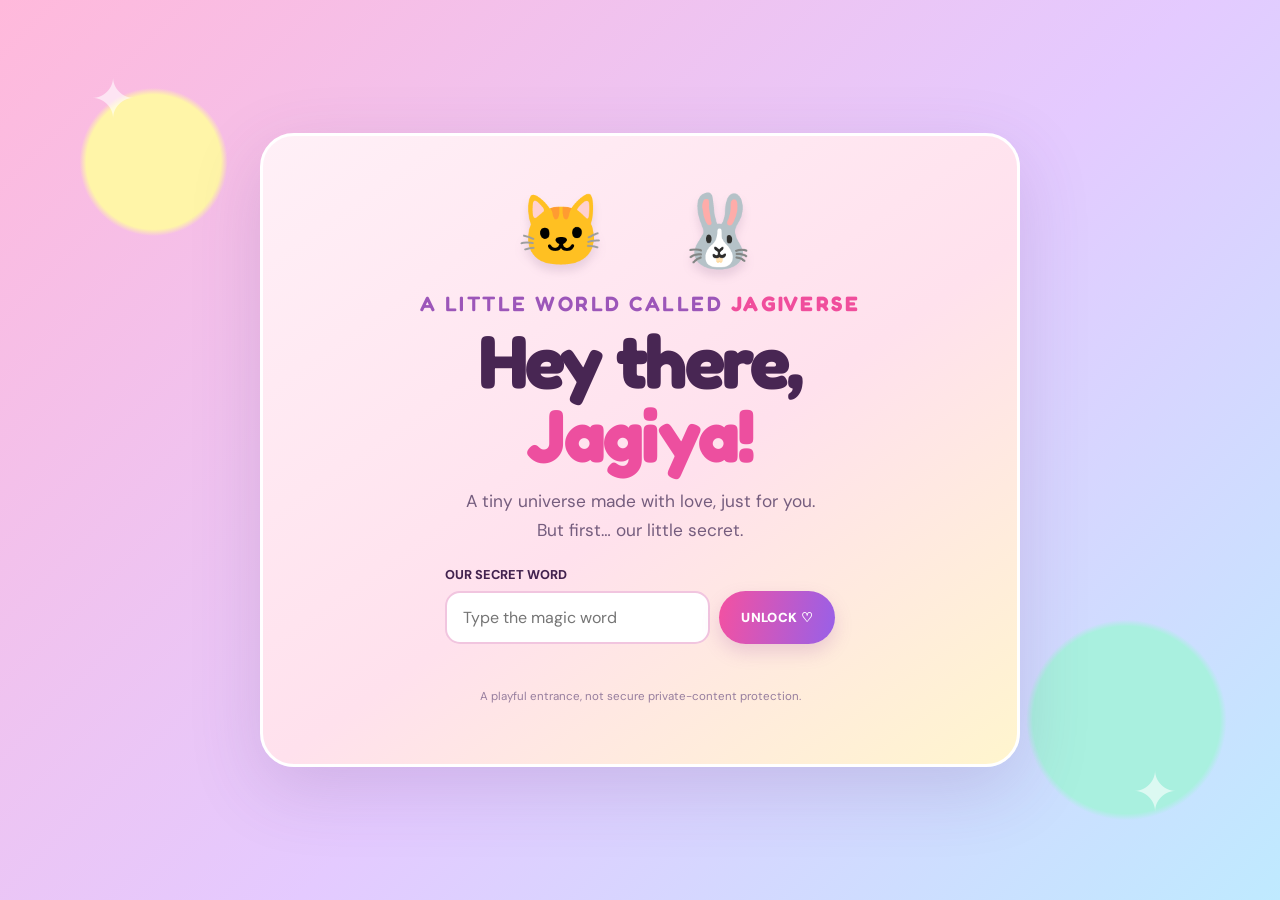
==== index.html @ f8e4657a "Add files via upload" ====
<!doctype html>
<html lang="en">
<head>
<meta charset="utf-8"><meta name="viewport" content="width=device-width,initial-scale=1"><meta name="theme-color" content="#ff72b6">
<title>JAGIVERSE ♡ for Jagiya</title>
<style>
@import url('https://fonts.googleapis.com/css2?family=DM+Sans:wght@400;500;600;700;800;900&family=Fredoka:wght@400;500;600;700&family=Pacifico&display=swap');
:root{--ink:#43234f;--pink:#ff62ad;--purple:#9664ed;--yellow:#ffd85e;--mint:#69d9bd;--blue:#69c8f3;--paper:#fffaff}
*{box-sizing:border-box}html,body{margin:0;width:100%;height:100%;overflow:hidden}body{font-family:'DM Sans',sans-serif;color:var(--ink);background:linear-gradient(130deg,#ffd6e9,#f0ddff 48%,#d9f4ff)}button,input{font:inherit}button{cursor:pointer;border:0}
#app{position:relative;width:100%;height:100dvh;overflow:hidden}.scene{position:absolute;inset:0;display:none!important;align-items:center;justify-content:center;padding:clamp(14px,3vw,34px);overflow:hidden}.scene.active{display:flex!important;animation:appear .42s ease both}@keyframes appear{from{opacity:0;transform:scale(.985)}to{opacity:1;transform:scale(1)}}
.scene:before,.scene:after{content:'✦';position:absolute;color:#fff9;font-size:clamp(25px,5vw,55px);pointer-events:none}.scene:before{top:7%;left:7%}.scene:after{bottom:8%;right:8%}
.panel{position:relative;z-index:1;width:min(760px,100%);max-height:calc(100dvh - 34px);overflow:hidden;text-align:center;padding:clamp(22px,4vw,48px);border:3px solid #fff;border-radius:34px;background:#fffdf2ed;box-shadow:0 22px 70px #653b7b2b}
.panel.pink{background:linear-gradient(145deg,#fff0f7,#ffe1ed 55%,#fff5ce)}.panel.lilac{background:linear-gradient(145deg,#fff,#eee2ff 65%,#e3f4ff)}.panel.yellow{background:linear-gradient(145deg,#fff8d9,#ffe8c9 55%,#ffe1ef)}.panel.mint{background:linear-gradient(145deg,#f1fff9,#d9f8ee 55%,#e1efff)}
.brand{font:600 clamp(1rem,2vw,1.3rem) 'Fredoka';letter-spacing:.12em;color:#9c56b9}.brand b{color:#f04e9c}.mascots{font-size:clamp(2.6rem,6vw,4.4rem);margin:0 0 12px;filter:drop-shadow(0 7px 4px #5c376b22)}.kicker{font-size:.7rem;letter-spacing:.2em;text-transform:uppercase;font-weight:900;color:#a14eb6;margin:0 0 12px}.headline{font:700 clamp(2.2rem,6.5vw,4.7rem)/.98 'Fredoka';letter-spacing:-.035em;margin:8px 0 16px;color:#482653}.headline em{font-style:normal;color:#ed4f9f}.headline .purple{color:#9160dd}.copy{font-size:clamp(.92rem,1.6vw,1.08rem);line-height:1.65;color:#755d7e;max-width:570px;margin:12px auto 22px}.tiny{font-size:.72rem;color:#977e9e;margin-top:17px}.field-label{display:block;text-align:left;font-size:.8rem;font-weight:800;margin:18px auto 8px;max-width:390px}.entry{display:flex;gap:9px;max-width:390px;margin:auto}.entry input{min-width:0;flex:1;border:2px solid #f1c5df;background:white;border-radius:15px;padding:14px 16px;outline:none}.entry input:focus{border-color:#a36be8}.btn{border-radius:999px;padding:14px 22px;font-weight:900;font-size:.82rem;letter-spacing:.025em;color:white;background:linear-gradient(100deg,#f451a1,#9860e8);box-shadow:0 8px 18px #a04d9d35;transition:.18s}.btn:hover{transform:translateY(-2px) scale(1.02)}.btn.alt{background:linear-gradient(100deg,#ff9d43,#f25c9e)}.btn.soft{background:#fff;color:#8d50b5;border:2px solid #ead6ff;box-shadow:none}.actions{display:flex;justify-content:center;gap:10px;flex-wrap:wrap;margin-top:22px}.error{color:#d63f76;font-weight:800;font-size:.8rem;min-height:18px;margin:10px 0 0}
.gate-scene{background:radial-gradient(circle at 12% 18%,#fff5a8 0 5%,transparent 5.5%),radial-gradient(circle at 88% 80%,#a9f0df 0 7%,transparent 7.5%),linear-gradient(135deg,#ffb9db,#e4caff 55%,#bfeaff)}.welcome-scene{background:radial-gradient(circle at 15% 80%,#ffda7d 0 8%,transparent 8.5%),linear-gradient(135deg,#ffd4eb,#e9d8ff 55%,#c8edff)}.birthday-scene{background:radial-gradient(circle at 50% 0,#fff0a8,transparent 40%),linear-gradient(135deg,#ffb5d8,#f4d9ff 50%,#c8f2ed)}.memory-scene{background:linear-gradient(135deg,#d4f5e8,#fff0bd 50%,#ffd5e9)}.home-scene{background:linear-gradient(135deg,#ffc9e3,#e3d4ff 48%,#c8edff)}.feature-scene{background:linear-gradient(135deg,#ffe0ef,#e7dcff 52%,#d7f5eb)}
.cake{font-size:clamp(4rem,10vw,6.4rem);line-height:1.15;filter:drop-shadow(0 9px 5px #6b3d6a20);animation:bob 2s ease-in-out infinite}@keyframes bob{50%{transform:translateY(-8px)}}.birthday-note{font:500 clamp(1rem,2vw,1.25rem)/1.7 'DM Sans';color:#70536f;max-width:590px;margin:10px auto}.signature{font:1.45rem 'Pacifico';color:#b24c9c;margin:16px 0}.memory-cards{display:grid;grid-template-columns:repeat(3,1fr);gap:10px;margin:22px auto;max-width:560px}.memory-card{padding:17px 8px;border:2px solid white;border-radius:20px;background:#ffe0ef;box-shadow:0 8px 18px #73447a18}.memory-card:nth-child(2){background:#fff0b9}.memory-card:nth-child(3){background:#d9f5e9}.memory-card span{display:block;font-size:2rem}.memory-card b{display:block;font:700 .85rem 'Fredoka';margin-top:6px}.memory-card small{display:block;font-size:.68rem;color:#826a88;margin-top:4px}
.home-panel{width:min(900px,100%);padding:clamp(18px,3vw,30px)}.home-top{display:flex;justify-content:space-between;align-items:center;margin-bottom:12px}.home-top .brand{font-size:1.2rem}.hello{background:white;border-radius:999px;padding:9px 14px;font-size:.72rem;font-weight:900;color:#a04c9f}.home-title{font:700 clamp(2rem,5vw,3.3rem) 'Fredoka';margin:8px 0;color:#4a2858}.home-title span{color:#e94d9c}.door-grid{display:grid;grid-template-columns:repeat(3,1fr);gap:12px;margin-top:22px}.door{min-height:128px;padding:15px 9px;border:2px solid white;border-radius:22px;color:#512c5e;box-shadow:0 9px 20px #75458a1b;transition:.18s}.door:hover{transform:translateY(-4px) rotate(-1deg)}.door span{display:block;font-size:2.2rem;margin-bottom:5px}.door b{display:block;font:700 .83rem 'Fredoka'}.door small{display:block;font-size:.68rem;color:#806b87;margin-top:4px}.door:nth-child(1){background:#ffd9eb}.door:nth-child(2){background:#e5d8ff}.door:nth-child(3){background:#ffedb7}.door:nth-child(4){background:#d6f5e8}.door:nth-child(5){background:#d5efff}.door:nth-child(6){background:#ffe0d0}
.back{position:absolute;top:17px;left:18px;border-radius:999px;background:#fff;color:#8955ae;padding:9px 14px;font-size:.72rem;font-weight:900;box-shadow:0 4px 12px #75458a14}.feature-panel{padding-top:52px}.choices{display:grid;grid-template-columns:repeat(3,1fr);gap:10px;margin:18px auto;max-width:580px}.choice{border:2px solid white;border-radius:18px;padding:13px 6px;background:#ffe0ee;color:#583360;font-size:1.8rem;box-shadow:0 7px 16px #75458a13}.choice:nth-child(3n+2){background:#fff0bd}.choice:nth-child(3n){background:#d9f5e9}.choice b{display:block;font:700 .78rem 'Fredoka';margin-top:5px}.message{background:white;border:2px dashed #e7b6dd;border-radius:18px;padding:16px;margin:15px auto;max-width:590px;color:#72587d;line-height:1.65;min-height:55px}.gift-row{display:flex;justify-content:center;gap:15px}.gift-row button{font-size:2.7rem;background:#ffe1ef;border:2px solid white;border-radius:18px;padding:10px 17px}.year-row{display:flex;gap:8px;justify-content:center;flex-wrap:wrap}.year-row button{background:#eee1ff;color:#8150b0;border-radius:999px;padding:10px 15px;font-weight:900}.year-row button.selected{background:#915cda;color:white}.photo-input{display:none}.photo-grid{display:flex;justify-content:center;gap:10px;flex-wrap:wrap;max-height:120px;overflow:hidden}.photo-grid img{width:90px;height:90px;object-fit:cover;border:6px solid white;box-shadow:0 5px 15px #54305c25;transform:rotate(-3deg)}.photo-grid img:nth-child(even){transform:rotate(4deg)}.footer-note{font:1rem 'Pacifico';color:#a15a9c;margin-top:17px}
#confetti{position:fixed;inset:0;pointer-events:none;z-index:20;overflow:hidden}.piece{position:absolute;top:-20px;width:9px;height:14px;animation:fall 2.8s linear forwards}@keyframes fall{to{transform:translateY(110vh) rotate(650deg);opacity:0}}

.journal{max-width:590px;margin:16px auto 0;background:#fff8fe;border:2px solid #fff;border-radius:22px;padding:14px;box-shadow:0 8px 20px #70437c12}.journal h3{font:700 1.1rem 'Fredoka';margin:3px 0 5px;color:#914a9e}.journal p{font-size:.78rem;color:#806b87;margin:5px}.journal textarea{display:block;width:100%;min-height:92px;resize:vertical;border:2px solid #f1c5df;border-radius:14px;padding:12px;font:inherit;color:#55345f;background:white;outline:none}.journal textarea:focus{border-color:#a36be8}.journal .actions{margin-top:10px}.year-select{display:block;width:min(300px,100%);margin:10px auto 16px;padding:13px 16px;border:2px solid white;border-radius:15px;background:#fff;color:#78469e;font:800 1rem 'DM Sans'}.year-card{max-width:620px;margin:0 auto;background:linear-gradient(145deg,#fff9d9,#ffe5f1 55%,#eee3ff);border:3px solid white;border-radius:24px;padding:18px;box-shadow:0 10px 25px #73447a18}.year-sparkle{font-size:1.35rem;color:#c06aa9}.year-card h2{font:700 1.45rem 'Fredoka';color:#633b7b}.year-card .message{max-height:34vh;overflow:auto;text-align:left;white-space:normal}.garland{position:relative;max-width:640px;margin:16px auto 24px;padding-top:18px}.garland-string{position:absolute;top:18px;left:4%;right:4%;height:30px;border-top:4px solid #c78ab9;border-radius:50%;transform:rotate(1deg)}.photo-grid{display:flex;justify-content:center;align-items:flex-start;gap:clamp(8px,2vw,18px);flex-wrap:wrap;max-height:38vh;overflow:auto;padding:18px 4px 8px}.photo-grid img,.hanging-placeholder{position:relative;width:clamp(86px,17vw,140px);height:clamp(116px,22vw,174px);object-fit:cover;border:7px solid white;border-bottom-width:18px;border-radius:4px;background:#fff3d4;box-shadow:0 8px 17px #54305c25;transform:rotate(-4deg);margin-top:12px}.photo-grid img:nth-child(even),.hanging-placeholder:nth-child(even){transform:rotate(4deg);margin-top:28px}.hanging-placeholder{display:flex;flex-direction:column;align-items:center;justify-content:center;padding:8px;color:#81517f;text-align:center}.hanging-placeholder span{font-size:2rem}.hanging-placeholder b{font:700 .72rem 'Fredoka';margin-top:8px}.hanging-placeholder small{font-size:.6rem;margin-top:5px;color:#a47c9d}
@media(max-width:620px){.panel{padding:24px 17px;border-radius:25px}.entry{flex-direction:column}.entry .btn{width:100%}.door-grid{grid-template-columns:repeat(2,1fr);gap:9px}.door{min-height:112px}.door:nth-child(6){grid-column:1/-1}.choices{grid-template-columns:repeat(2,1fr)}.memory-cards{gap:6px}.memory-card{padding:13px 4px}.memory-card b{font-size:.72rem}.home-panel{padding:17px 12px}.home-title{margin:4px}.home-top{margin-bottom:6px}}
@media(max-height:650px){.panel{padding-top:18px;padding-bottom:18px}.mascots{margin-bottom:5px}.headline{margin:5px 0 9px}.copy{margin:8px auto 13px}.cake{font-size:3.5rem}.memory-cards{margin:12px auto}.door{min-height:100px;padding:10px 6px}.door span{font-size:1.8rem}.feature-panel{padding-top:44px}}
</style>
</head>
<body>
<main id="app">
<section class="scene gate-scene active" id="gate"><div class="panel pink"><div class="mascots">🐱　🐰</div><div class="brand">A LITTLE WORLD CALLED <b>JAGIVERSE</b></div><h1 class="headline">Hey there,<br><em>Jagiya!</em></h1><p class="copy">A tiny universe made with love, just for you.<br>But first… our little secret.</p><form id="gateForm"><label class="field-label" for="password">OUR SECRET WORD</label><div class="entry"><input id="password" type="password" placeholder="Type the magic word" autocomplete="off" required><button class="btn" type="submit">UNLOCK ♡</button></div><p class="error" id="error"></p></form><p class="tiny">A playful entrance, not secure private-content protection.</p></div></section>
<section class="scene welcome-scene" id="welcome"><div class="panel lilac"><div class="mascots">🌈 ✨ 🦋</div><p class="kicker">ACCESS GRANTED · BESTIE DETECTED</p><h1 class="headline">YOU'RE IN,<br><em>JAGIYA!</em></h1><p class="copy">Okay, birthday girl. I made a little something for you. Ready to see it?</p><div class="actions"><button class="btn" data-go="birthday">OPEN YOUR BIRTHDAY SURPRISE 🎁</button></div></div></section>
<section class="scene birthday-scene" id="birthday"><div class="panel yellow"><p class="kicker">NOVEMBER 25 · YOUR DAY, YOUR MAGIC</p><h1 class="headline">HAPPY BIRTHDAY,<br><em>JAGIYA!</em></h1><div class="cake">🎂</div><p class="birthday-note">To my favourite human — three years ago, school gave me a friend, and somehow life gave me a whole little family in one person. I hope this year brings you soft days, loud laughter, brave dreams and all the love you deserve.</p><p class="signature">Forever your bestie ♡</p><div class="actions"><button class="btn alt" data-go="memories">I HAVE ANOTHER SURPRISE 💌</button></div></div></section>
<section class="scene memory-scene" id="memories"><div class="panel mint"><p class="kicker">THREE YEARS · A MILLION LITTLE MOMENTS</p><h1 class="headline">OUR STORY<br><em>ISN'T OVER.</em></h1><p class="copy">From school-day beginnings to all our chaos, laughter and memories. This is only the beginning of our scrapbook.</p><div class="memory-cards"><div class="memory-card"><span>🎒</span><b>YEAR ONE</b><small>Where it began</small></div><div class="memory-card"><span>🌷</span><b>YEAR TWO</b><small>More chaos, more us</small></div><div class="memory-card"><span>🧸</span><b>YEAR THREE</b><small>Still my person</small></div></div><div class="actions"><button class="btn" data-go="home">ENTER OUR LITTLE UNIVERSE ✨</button></div></div></section>
<section class="scene home-scene" id="home"><div class="panel home-panel lilac"><div class="home-top"><div class="brand">JAGI<b>VERSE</b> ♡</div><div class="hello">HI, JAGIYA! 💗</div></div><p class="kicker">YOUR VERY OWN CORNER OF THE UNIVERSE</p><h1 class="home-title">You're <span>home.</span> ♡</h1><p class="copy" style="margin:5px auto 12px">Pick a little door. Something is waiting inside.</p><div class="door-grid"><button class="door" data-go="rooms"><span>🌈</span><b>FEELINGS ROOMS</b><small>For every kind of day</small></button><button class="door" data-go="letters"><span>💌</span><b>OPEN-WHEN LETTERS</b><small>Little notes from me</small></button><button class="door" data-go="play"><span>🎡</span><b>PLAY ZONE</b><small>Games & giggles</small></button><button class="door" data-go="yearbook"><span>📖</span><b>BIRTHDAY BOOK</b><small>Every year, a new page</small></button><button class="door" data-go="scrapbook"><span>📸</span><b>MEMORY SCRAPBOOK</b><small>Our moments</small></button><button class="door" data-go="birthday"><span>🎂</span><b>REPLAY THE DAY</b><small>Birthday magic again</small></button></div><p class="footer-note">Three years down. Forever to go. 🦋</p></div></section>
<section class="scene feature-scene" id="rooms"><div class="panel feature-panel"><button class="back" data-go="home">← HOME</button><p class="kicker">PICK WHAT YOUR HEART NEEDS</p><h1 class="headline">YOUR LITTLE<br><em>FEELINGS ROOMS</em></h1><div class="choices" id="roomChoices"><button class="choice" data-room="sad">🌧️<b>I'm sad</b></button><button class="choice" data-room="happy">🌈<b>I'm happy</b></button><button class="choice" data-room="lonely">🪐<b>I feel lonely</b></button><button class="choice" data-room="hug">🧸<b>I need a hug</b></button><button class="choice" data-room="proud">🏆<b>I'm proud</b></button><button class="choice" data-room="sleep">🌙<b>Can't sleep</b></button><button class="choice" data-room="need">💗<b>I need you</b></button></div><div class="message" id="roomMessage">Choose a room, bestie. I'll meet you there. ♡</div><div class="journal"><h3>💌 Leave me a little message</h3><p>Write whatever is on your mind. Save it here, or share it with me.</p><textarea id="feelingNote" placeholder="Tell me about your day, your thoughts, or anything you want me to know..."></textarea><div class="actions"><button class="btn" id="saveFeeling">SAVE MY NOTE ♡</button><button class="btn alt" id="shareFeeling">SHARE MY NOTE ↗</button></div><p class="tiny" id="feelingStatus">Your saved notes stay in this browser on this device.</p><div class="message" id="savedFeelings">Your little notes will appear here.</div></div></div></section>
<section class="scene feature-scene" id="letters"><div class="panel feature-panel"><button class="back" data-go="home">← HOME</button><p class="kicker">A LITTLE LOVE FOR LATER</p><h1 class="headline">OPEN <em>WHEN…</em> 💌</h1><div class="choices" id="letterChoices"><button class="choice" data-letter="sad">🌧️<b>You're sad</b></button><button class="choice" data-letter="happy">🌈<b>You're happy</b></button><button class="choice" data-letter="miss">💌<b>You miss me</b></button><button class="choice" data-letter="doubt">⭐<b>You doubt yourself</b></button><button class="choice" data-letter="laugh">🐸<b>You need a laugh</b></button><button class="choice" data-letter="birthday">🎂<b>It's your birthday</b></button></div><div class="message" id="letterMessage">Tap an envelope to open your letter. ♡</div></div></section>
<section class="scene feature-scene" id="play"><div class="panel feature-panel"><button class="back" data-go="home">← HOME</button><p class="kicker">TIME TO BE UN-SERIOUS</p><h1 class="headline">BESTIE <em>PLAY ZONE</em></h1><p class="copy">Choose a mystery gift. No peeking!</p><div class="gift-row"><button data-gift="0">🎁</button><button data-gift="1">🎀</button><button data-gift="2">🧁</button></div><div class="message" id="giftMessage">Your surprise is waiting…</div><button class="btn" id="noteButton">SEND ME A RANDOM LOVE NOTE 💗</button><div class="message" id="noteMessage">Press the button for a reminder.</div></div></section>
<section class="scene feature-scene" id="yearbook"><div class="panel feature-panel"><button class="back" data-go="home">← HOME</button><p class="kicker">THE STORY KEEPS GROWING</p><h1 class="headline">OUR BIRTHDAY <em>BOOK</em></h1><label class="field-label" for="yearSelect">CHOOSE A BIRTHDAY CHAPTER</label><select id="yearSelect" class="year-select"></select><div class="year-card"><div class="year-sparkle">✦ ✧ 🎂 ✧ ✦</div><h2 id="yearHeading">2026 · THE FIRST PAGE</h2><div class="message" id="yearMessage">The first page of our birthday tradition. ♡</div><p class="signature">A new birthday, a new little letter. ♡</p></div><p class="copy">A birthday chapter for every year from 2026 through 2076. Fifty years of wishes, and still more to come.</p></div></section>
<section class="scene feature-scene" id="scrapbook"><div class="panel feature-panel"><button class="back" data-go="home">← HOME</button><p class="kicker">OUR CAMERA ROLL, BUT CUTER</p><h1 class="headline">MEMORY <em>SCRAPBOOK</em></h1><p class="copy">Not a photo grid — a little memory party, with our moments hanging like decorations.</p><div class="garland"><div class="garland-string"></div><div class="photo-grid" id="photos"><div class="hanging-placeholder"><span>🎀</span><b>OUR FIRST MEMORY</b><small>photo coming soon</small></div><div class="hanging-placeholder"><span>🦋</span><b>THE SCHOOL DAYS</b><small>photo coming soon</small></div><div class="hanging-placeholder"><span>💗</span><b>OUR CHAOS</b><small>photo coming soon</small></div></div></div><label class="btn" for="photoInput">＋ HANG OUR PHOTOS</label><input class="photo-input" id="photoInput" type="file" accept="image/*" multiple><p class="tiny">We'll add your real photos and captions when you send them to me.</p></div></section>
</main><div id="confetti"></div>
<script>
(()=>{'use strict';const $=s=>document.querySelector(s),all=[...document.querySelectorAll('.scene')];function show(id){all.forEach(x=>x.classList.toggle('active',x.id===id));}document.addEventListener('click',e=>{const b=e.target.closest('[data-go]');if(b){show(b.dataset.go);if(b.dataset.go==='birthday')burst(80)}});$('#gateForm').addEventListener('submit',e=>{e.preventDefault();if($('#password').value.trim()==='0412'){show('welcome');burst(45);$('#error').textContent=''}else{$('#error').textContent='Not quite, bestie. Try our secret word again ♡';$('#password').focus()}});function burst(n){const layer=$('#confetti'),c=['#ff5eaa','#9b5cf2','#ffdc57','#59d6bd','#59bdf5'];for(let i=0;i<n;i++){let p=document.createElement('i');p.className='piece';p.style.left=Math.random()*100+'%';p.style.background=c[i%c.length];p.style.animationDelay=Math.random()*.5+'s';layer.append(p);setTimeout(()=>p.remove(),3000)}}
const room={sad:'It is okay to have a heavy day. You do not have to turn every bad day into a lesson. Rest, cry if you need to, and be gentle with yourself. ♡',happy:'WAIT, YOU ARE HAPPY?! TELL ME EVERYTHING! You deserve days that feel light. Celebrate every tiny thing. 🌈',lonely:'You are not an afterthought. Even when the chat is quiet, you still matter. You have a place in my life. 🪐',hug:'Consider this your biggest virtual hug from me, Jagiya! 🐱💗🐰',proud:'I’M PROUD OF YOU TOO, JAGIYA! Every little achievement of yours deserves to be celebrated. Even when you don’t realise how amazing you are, I do. 🏆',sleep:'Unclench your jaw. Drop your shoulders. Take one slow breath in, and let it go. You do not have to solve tomorrow tonight. Rest, Jagiya. 🌙',need:'If you need me, call or message when you can. You do not need a perfect reason. A simple “hey, I need you” is enough. I am on your team. 💗'};$('#roomChoices').addEventListener('click',e=>{let b=e.target.closest('[data-room]');if(b){$('#roomMessage').textContent=room[b.dataset.room];if(['hug','proud'].includes(b.dataset.room))burst(45)}});
const letters={sad:'I wish I could sit beside you right now. You do not have to explain everything or pretend you are okay. You are loved on the messy days too. ♡',happy:'I hope you are smiling that big smile of yours. Please celebrate properly! Your happiness is never silly or too much. 🌈',miss:'Consider this a tiny paper hug. Three years of friendship, countless little moments, and still so much story left. 💌',doubt:'You are capable of more than your worried brain lets you believe. You do not have to be perfect to be brilliant. ⭐',laugh:'Official reminder: drink water, stop overthinking for four minutes, and remember your bestie thinks you are a certified little weirdo. Affectionately. 🐸',birthday:'Another chapter, another version of you to love. Here is to all the birthdays we have not celebrated yet. 🎂'};$('#letterChoices').addEventListener('click',e=>{let b=e.target.closest('[data-letter]');if(b)$('#letterMessage').textContent=letters[b.dataset.letter]});const gifts=['A pocket-sized reminder: you are someone’s favourite person. ♡','A lifetime supply of imaginary cupcakes. 🧁','A bestie coupon: redeem for one emergency pep talk. 💌'];document.querySelectorAll('[data-gift]').forEach(b=>b.addEventListener('click',()=>$('#giftMessage').textContent=gifts[+b.dataset.gift]));const notes=['You make ordinary days feel like stories worth keeping. ♡','You are not behind. You are becoming.','Your existence is already a reason to celebrate.','If today was hard, I am still proud of you.'];$('#noteButton').addEventListener('click',()=>$('#noteMessage').textContent=notes[Math.floor(Math.random()*notes.length)]);
const yearMessages=["The year this little birthday book begins. I hope today reminds you that being here makes the world brighter. Laugh until your cheeks hurt, feel loved without having to ask, and step into this new age knowing you never have to earn your place in my life. This is our first page, Jagiya, and I am keeping it safe.", "One year later, and I hope life has surprised you in the loveliest ways. I hope you have found new reasons to be proud, new places that feel like home, and new versions of yourself that you are excited to meet. Whatever changed this year, I hope one thing stayed steady: you have a bestie who is cheering for you.", "May this birthday find you braver about your dreams and kinder to yourself on the difficult days. I hope the little things you once wished for are slowly becoming real. Keep collecting silly stories, beautiful moments and people who make your heart feel safe. I am so glad our story crossed paths.", "I hope this year gives you room to grow without rushing, to rest without guilt and to celebrate without making yourself small. May your days be filled with warm surprises, honest friendships and achievements that make you look back and smile. You deserve a life that feels like your own.", "A whole new decade of memories begins. I hope you look at the person you have become with tenderness. You have made it through every version of yesterday, and that is worth celebrating. May this year bring peaceful mornings, ridiculous laughter and dreams that finally get their turn.", "I hope the next twelve months are generous with you. May the right doors open, may the wrong ones close gently, and may you always recognise your own worth before the world reminds you. No matter how busy life gets, I hope we keep finding little ways to make each other laugh.", "This year, I wish you courage that feels calm, confidence that does not need applause and happiness that does not depend on everything being perfect. May you find magic in ordinary afternoons and remember that you are loved in every season.", "I hope you get to do more of what makes you feel alive. Take the pictures, try the new thing, say yes to the adventure and no to what drains you. May this birthday be a reminder that your life is still unfolding in beautiful, surprising directions.", "Another year of you being wonderfully, unmistakably you. I hope you never trade your softness for the sake of fitting in. Keep your humour, your hopes and your lovely little ways of seeing the world. There is so much ahead worth looking forward to.", "I hope you pause today and notice how far you have travelled. Every small step counted, even the ones nobody saw. May this year bring people who understand your heart, work that fulfils you and moments that make you think, yes, this is a life I love.", "May your days ahead hold quiet confidence, loud laughter, and dreams that feel possible. I hope you look back on this birthday and feel proud of the person you have become, including the brave parts nobody else gets to see. Let yourself celebrate the milestones, but treasure the ordinary afternoons too; they are often where the sweetest memories hide. May you never forget how much you matter to me.", "This birthday, remember that you deserve unexpected joy, deep rest, and a heart that feels understood. I hope you look back on this birthday and feel proud of the person you have become, including the brave parts nobody else gets to see. Let yourself celebrate the milestones, but treasure the ordinary afternoons too; they are often where the sweetest memories hide. I am grateful that the world brought us into each other’s lives.", "I hope you keep choosing warm friendships, exciting plans, and time to enjoy the present. I hope you look back on this birthday and feel proud of the person you have become, including the brave parts nobody else gets to see. Let yourself celebrate the milestones, but treasure the ordinary afternoons too; they are often where the sweetest memories hide. I hope we add another hundred ridiculous memories to our story.", "May this new age open doors to little adventures that become stories you tell for years. I hope you look back on this birthday and feel proud of the person you have become, including the brave parts nobody else gets to see. Let yourself celebrate the milestones, but treasure the ordinary afternoons too; they are often where the sweetest memories hide. You deserve every bit of goodness coming your way.", "I wish you the freedom to new skills, brave choices, and tiny moments worth keeping. I hope you look back on this birthday and feel proud of the person you have become, including the brave parts nobody else gets to see. Let yourself celebrate the milestones, but treasure the ordinary afternoons too; they are often where the sweetest memories hide. Here is to a chapter that feels unmistakably yours.", "May this year bring you fresh beginnings, patient growth, and the courage to be fully you. I hope you look back on this birthday and feel proud of the person you have become, including the brave parts nobody else gets to see. Let yourself celebrate the milestones, but treasure the ordinary afternoons too; they are often where the sweetest memories hide. Keep being your brilliant, one-of-a-kind self.", "For this birthday, I hope you discover the confidence to trust your own timing and the joy of being yourself. I hope you look back on this birthday and feel proud of the person you have become, including the brave parts nobody else gets to see. Let yourself celebrate the milestones, but treasure the ordinary afternoons too; they are often where the sweetest memories hide. I will always be cheering for you, Jagiya.", "I am wishing you a year filled with kind people, meaningful adventures, and peaceful evenings. I hope you look back on this birthday and feel proud of the person you have become, including the brave parts nobody else gets to see. Let yourself celebrate the milestones, but treasure the ordinary afternoons too; they are often where the sweetest memories hide. Whatever this year looks like, you do not have to face it without love.", "May the next chapter surprise you with beautiful memories, good surprises, and reasons to celebrate yourself. I hope you look back on this birthday and feel proud of the person you have become, including the brave parts nobody else gets to see. Let yourself celebrate the milestones, but treasure the ordinary afternoons too; they are often where the sweetest memories hide. May you never forget how much you matter to me.", "This year, please make room for soft mornings, silly jokes, and victories both big and small. I hope you look back on this birthday and feel proud of the person you have become, including the brave parts nobody else gets to see. Let yourself celebrate the milestones, but treasure the ordinary afternoons too; they are often where the sweetest memories hide. I am grateful that the world brought us into each other’s lives.", "My birthday wish for you is quiet confidence, loud laughter, and dreams that feel possible. I hope you look back on this birthday and feel proud of the person you have become, including the brave parts nobody else gets to see. Let yourself celebrate the milestones, but treasure the ordinary afternoons too; they are often where the sweetest memories hide. I hope we add another hundred ridiculous memories to our story.", "I hope the coming year gives you unexpected joy, deep rest, and a heart that feels understood. I hope you look back on this birthday and feel proud of the person you have become, including the brave parts nobody else gets to see. Let yourself celebrate the milestones, but treasure the ordinary afternoons too; they are often where the sweetest memories hide. You deserve every bit of goodness coming your way.", "May you find more time for warm friendships, exciting plans, and time to enjoy the present. I hope you look back on this birthday and feel proud of the person you have become, including the brave parts nobody else gets to see. Let yourself celebrate the milestones, but treasure the ordinary afternoons too; they are often where the sweetest memories hide. Here is to a chapter that feels unmistakably yours.", "As another page turns, I hope for you little adventures that become stories you tell for years. I hope you look back on this birthday and feel proud of the person you have become, including the brave parts nobody else gets to see. Let yourself celebrate the milestones, but treasure the ordinary afternoons too; they are often where the sweetest memories hide. Keep being your brilliant, one-of-a-kind self.", "I hope life is especially gentle with you new skills, brave choices, and tiny moments worth keeping. I hope you look back on this birthday and feel proud of the person you have become, including the brave parts nobody else gets to see. Let yourself celebrate the milestones, but treasure the ordinary afternoons too; they are often where the sweetest memories hide. I will always be cheering for you, Jagiya.", "May your days ahead hold fresh beginnings, patient growth, and the courage to be fully you. I hope you look back on this birthday and feel proud of the person you have become, including the brave parts nobody else gets to see. Let yourself celebrate the milestones, but treasure the ordinary afternoons too; they are often where the sweetest memories hide. Whatever this year looks like, you do not have to face it without love.", "This birthday, remember that you deserve the confidence to trust your own timing and the joy of being yourself. I hope you look back on this birthday and feel proud of the person you have become, including the brave parts nobody else gets to see. Let yourself celebrate the milestones, but treasure the ordinary afternoons too; they are often where the sweetest memories hide. May you never forget how much you matter to me.", "I hope you keep choosing kind people, meaningful adventures, and peaceful evenings. I hope you look back on this birthday and feel proud of the person you have become, including the brave parts nobody else gets to see. Let yourself celebrate the milestones, but treasure the ordinary afternoons too; they are often where the sweetest memories hide. I am grateful that the world brought us into each other’s lives.", "May this new age open doors to beautiful memories, good surprises, and reasons to celebrate yourself. I hope you look back on this birthday and feel proud of the person you have become, including the brave parts nobody else gets to see. Let yourself celebrate the milestones, but treasure the ordinary afternoons too; they are often where the sweetest memories hide. I hope we add another hundred ridiculous memories to our story.", "I wish you the freedom to soft mornings, silly jokes, and victories both big and small. I hope you look back on this birthday and feel proud of the person you have become, including the brave parts nobody else gets to see. Let yourself celebrate the milestones, but treasure the ordinary afternoons too; they are often where the sweetest memories hide. You deserve every bit of goodness coming your way.", "May this year bring you quiet confidence, loud laughter, and dreams that feel possible. I hope you look back on this birthday and feel proud of the person you have become, including the brave parts nobody else gets to see. Let yourself celebrate the milestones, but treasure the ordinary afternoons too; they are often where the sweetest memories hide. Here is to a chapter that feels unmistakably yours.", "For this birthday, I hope you discover unexpected joy, deep rest, and a heart that feels understood. I hope you look back on this birthday and feel proud of the person you have become, including the brave parts nobody else gets to see. Let yourself celebrate the milestones, but treasure the ordinary afternoons too; they are often where the sweetest memories hide. Keep being your brilliant, one-of-a-kind self.", "I am wishing you a year filled with warm friendships, exciting plans, and time to enjoy the present. I hope you look back on this birthday and feel proud of the person you have become, including the brave parts nobody else gets to see. Let yourself celebrate the milestones, but treasure the ordinary afternoons too; they are often where the sweetest memories hide. I will always be cheering for you, Jagiya.", "May the next chapter surprise you with little adventures that become stories you tell for years. I hope you look back on this birthday and feel proud of the person you have become, including the brave parts nobody else gets to see. Let yourself celebrate the milestones, but treasure the ordinary afternoons too; they are often where the sweetest memories hide. Whatever this year looks like, you do not have to face it without love.", "This year, please make room for new skills, brave choices, and tiny moments worth keeping. I hope you look back on this birthday and feel proud of the person you have become, including the brave parts nobody else gets to see. Let yourself celebrate the milestones, but treasure the ordinary afternoons too; they are often where the sweetest memories hide. May you never forget how much you matter to me.", "My birthday wish for you is fresh beginnings, patient growth, and the courage to be fully you. I hope you look back on this birthday and feel proud of the person you have become, including the brave parts nobody else gets to see. Let yourself celebrate the milestones, but treasure the ordinary afternoons too; they are often where the sweetest memories hide. I am grateful that the world brought us into each other’s lives.", "I hope the coming year gives you the confidence to trust your own timing and the joy of being yourself. I hope you look back on this birthday and feel proud of the person you have become, including the brave parts nobody else gets to see. Let yourself celebrate the milestones, but treasure the ordinary afternoons too; they are often where the sweetest memories hide. I hope we add another hundred ridiculous memories to our story.", "May you find more time for kind people, meaningful adventures, and peaceful evenings. I hope you look back on this birthday and feel proud of the person you have become, including the brave parts nobody else gets to see. Let yourself celebrate the milestones, but treasure the ordinary afternoons too; they are often where the sweetest memories hide. You deserve every bit of goodness coming your way.", "As another page turns, I hope for you beautiful memories, good surprises, and reasons to celebrate yourself. I hope you look back on this birthday and feel proud of the person you have become, including the brave parts nobody else gets to see. Let yourself celebrate the milestones, but treasure the ordinary afternoons too; they are often where the sweetest memories hide. Here is to a chapter that feels unmistakably yours.", "I hope life is especially gentle with you soft mornings, silly jokes, and victories both big and small. I hope you look back on this birthday and feel proud of the person you have become, including the brave parts nobody else gets to see. Let yourself celebrate the milestones, but treasure the ordinary afternoons too; they are often where the sweetest memories hide. Keep being your brilliant, one-of-a-kind self.", "May your days ahead hold quiet confidence, loud laughter, and dreams that feel possible. I hope you look back on this birthday and feel proud of the person you have become, including the brave parts nobody else gets to see. Let yourself celebrate the milestones, but treasure the ordinary afternoons too; they are often where the sweetest memories hide. I will always be cheering for you, Jagiya.", "This birthday, remember that you deserve unexpected joy, deep rest, and a heart that feels understood. I hope you look back on this birthday and feel proud of the person you have become, including the brave parts nobody else gets to see. Let yourself celebrate the milestones, but treasure the ordinary afternoons too; they are often where the sweetest memories hide. Whatever this year looks like, you do not have to face it without love.", "I hope you keep choosing warm friendships, exciting plans, and time to enjoy the present. I hope you look back on this birthday and feel proud of the person you have become, including the brave parts nobody else gets to see. Let yourself celebrate the milestones, but treasure the ordinary afternoons too; they are often where the sweetest memories hide. May you never forget how much you matter to me.", "May this new age open doors to little adventures that become stories you tell for years. I hope you look back on this birthday and feel proud of the person you have become, including the brave parts nobody else gets to see. Let yourself celebrate the milestones, but treasure the ordinary afternoons too; they are often where the sweetest memories hide. I am grateful that the world brought us into each other’s lives.", "I wish you the freedom to new skills, brave choices, and tiny moments worth keeping. I hope you look back on this birthday and feel proud of the person you have become, including the brave parts nobody else gets to see. Let yourself celebrate the milestones, but treasure the ordinary afternoons too; they are often where the sweetest memories hide. I hope we add another hundred ridiculous memories to our story.", "May this year bring you fresh beginnings, patient growth, and the courage to be fully you. I hope you look back on this birthday and feel proud of the person you have become, including the brave parts nobody else gets to see. Let yourself celebrate the milestones, but treasure the ordinary afternoons too; they are often where the sweetest memories hide. You deserve every bit of goodness coming your way.", "For this birthday, I hope you discover the confidence to trust your own timing and the joy of being yourself. I hope you look back on this birthday and feel proud of the person you have become, including the brave parts nobody else gets to see. Let yourself celebrate the milestones, but treasure the ordinary afternoons too; they are often where the sweetest memories hide. Here is to a chapter that feels unmistakably yours.", "I am wishing you a year filled with kind people, meaningful adventures, and peaceful evenings. I hope you look back on this birthday and feel proud of the person you have become, including the brave parts nobody else gets to see. Let yourself celebrate the milestones, but treasure the ordinary afternoons too; they are often where the sweetest memories hide. Keep being your brilliant, one-of-a-kind self.", "May the next chapter surprise you with beautiful memories, good surprises, and reasons to celebrate yourself. I hope you look back on this birthday and feel proud of the person you have become, including the brave parts nobody else gets to see. Let yourself celebrate the milestones, but treasure the ordinary afternoons too; they are often where the sweetest memories hide. I will always be cheering for you, Jagiya.", "This year, please make room for soft mornings, silly jokes, and victories both big and small. I hope you look back on this birthday and feel proud of the person you have become, including the brave parts nobody else gets to see. Let yourself celebrate the milestones, but treasure the ordinary afternoons too; they are often where the sweetest memories hide. Whatever this year looks like, you do not have to face it without love.", "My birthday wish for you is quiet confidence, loud laughter, and dreams that feel possible. I hope you look back on this birthday and feel proud of the person you have become, including the brave parts nobody else gets to see. Let yourself celebrate the milestones, but treasure the ordinary afternoons too; they are often where the sweetest memories hide. May you never forget how much you matter to me."];const select=$('#yearSelect');yearMessages.forEach((m,i)=>{const y=2026+i,o=document.createElement('option');o.value=y;o.textContent=y;select.append(o)});function showYear(y){$('#yearHeading').textContent=y+' · A LETTER FOR YOUR BIRTHDAY';$('#yearMessage').textContent=y+': '+yearMessages[y-2026]}select.addEventListener('change',()=>showYear(+select.value));showYear(2026);$('#photoInput').addEventListener('change',e=>{[...e.target.files].forEach(f=>{let r=new FileReader();r.onload=()=>{let img=new Image();img.src=r.result;img.alt='Friendship memory';$('#photos').append(img)};r.readAsDataURL(f)})});const noteKey='jagiverse-feeling-notes';function getNotes(){try{return JSON.parse(localStorage.getItem(noteKey)||'[]')}catch{return []}}function renderNotes(){const ns=getNotes();$('#savedFeelings').textContent=ns.length?ns.map((n,i)=>(i+1)+'. '+n).join('\n\n'):'Your little notes will appear here.'}renderNotes();$('#saveFeeling').addEventListener('click',()=>{const v=$('#feelingNote').value.trim();if(!v){$('#feelingStatus').textContent='Write a little something first ♡';return}const ns=getNotes();ns.push(v);localStorage.setItem(noteKey,JSON.stringify(ns));$('#feelingNote').value='';$('#feelingStatus').textContent='Saved on this device. Come back and read it here. ♡';renderNotes()});$('#shareFeeling').addEventListener('click',async()=>{const v=$('#feelingNote').value.trim();if(!v){$('#feelingStatus').textContent='Write your message first, then share it ♡';return}try{if(navigator.share){await navigator.share({title:'A little message from Jagiya',text:v});$('#feelingStatus').textContent='Choose WhatsApp or another app to send it.'}else{await navigator.clipboard.writeText(v);$('#feelingStatus').textContent='Copied! Paste it into your chat with your bestie.'}}catch(err){$('#feelingStatus').textContent='Copy your message and send it in your usual chat. ♡'}});
})();
</script>
</body></html>
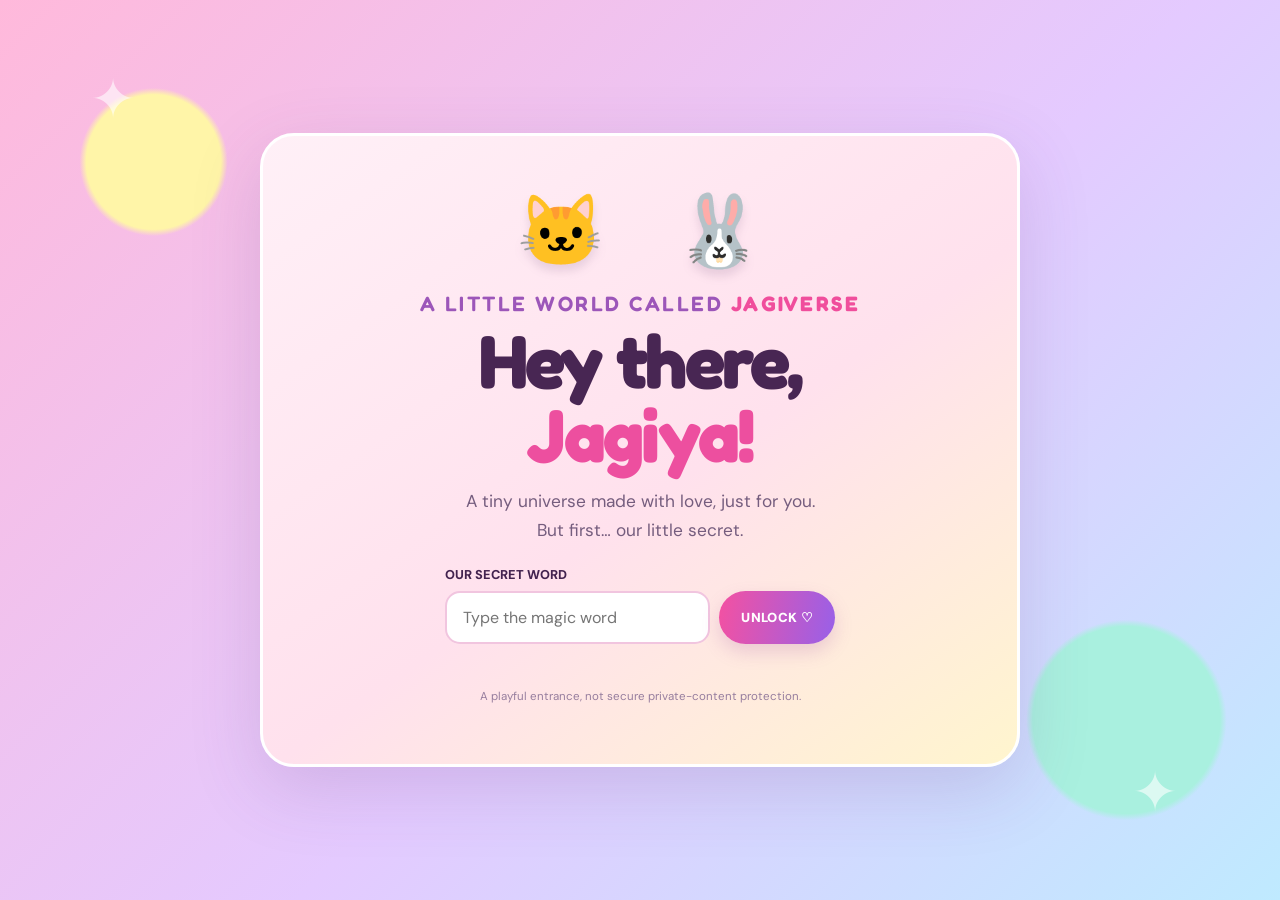
==== commit 0cf9f381: "Update index.html" ====
--- a/index.html
+++ b/index.html
@@ -21,6 +21,37 @@
 .journal{max-width:590px;margin:16px auto 0;background:#fff8fe;border:2px solid #fff;border-radius:22px;padding:14px;box-shadow:0 8px 20px #70437c12}.journal h3{font:700 1.1rem 'Fredoka';margin:3px 0 5px;color:#914a9e}.journal p{font-size:.78rem;color:#806b87;margin:5px}.journal textarea{display:block;width:100%;min-height:92px;resize:vertical;border:2px solid #f1c5df;border-radius:14px;padding:12px;font:inherit;color:#55345f;background:white;outline:none}.journal textarea:focus{border-color:#a36be8}.journal .actions{margin-top:10px}.year-select{display:block;width:min(300px,100%);margin:10px auto 16px;padding:13px 16px;border:2px solid white;border-radius:15px;background:#fff;color:#78469e;font:800 1rem 'DM Sans'}.year-card{max-width:620px;margin:0 auto;background:linear-gradient(145deg,#fff9d9,#ffe5f1 55%,#eee3ff);border:3px solid white;border-radius:24px;padding:18px;box-shadow:0 10px 25px #73447a18}.year-sparkle{font-size:1.35rem;color:#c06aa9}.year-card h2{font:700 1.45rem 'Fredoka';color:#633b7b}.year-card .message{max-height:34vh;overflow:auto;text-align:left;white-space:normal}.garland{position:relative;max-width:640px;margin:16px auto 24px;padding-top:18px}.garland-string{position:absolute;top:18px;left:4%;right:4%;height:30px;border-top:4px solid #c78ab9;border-radius:50%;transform:rotate(1deg)}.photo-grid{display:flex;justify-content:center;align-items:flex-start;gap:clamp(8px,2vw,18px);flex-wrap:wrap;max-height:38vh;overflow:auto;padding:18px 4px 8px}.photo-grid img,.hanging-placeholder{position:relative;width:clamp(86px,17vw,140px);height:clamp(116px,22vw,174px);object-fit:cover;border:7px solid white;border-bottom-width:18px;border-radius:4px;background:#fff3d4;box-shadow:0 8px 17px #54305c25;transform:rotate(-4deg);margin-top:12px}.photo-grid img:nth-child(even),.hanging-placeholder:nth-child(even){transform:rotate(4deg);margin-top:28px}.hanging-placeholder{display:flex;flex-direction:column;align-items:center;justify-content:center;padding:8px;color:#81517f;text-align:center}.hanging-placeholder span{font-size:2rem}.hanging-placeholder b{font:700 .72rem 'Fredoka';margin-top:8px}.hanging-placeholder small{font-size:.6rem;margin-top:5px;color:#a47c9d}
 @media(max-width:620px){.panel{padding:24px 17px;border-radius:25px}.entry{flex-direction:column}.entry .btn{width:100%}.door-grid{grid-template-columns:repeat(2,1fr);gap:9px}.door{min-height:112px}.door:nth-child(6){grid-column:1/-1}.choices{grid-template-columns:repeat(2,1fr)}.memory-cards{gap:6px}.memory-card{padding:13px 4px}.memory-card b{font-size:.72rem}.home-panel{padding:17px 12px}.home-title{margin:4px}.home-top{margin-bottom:6px}}
 @media(max-height:650px){.panel{padding-top:18px;padding-bottom:18px}.mascots{margin-bottom:5px}.headline{margin:5px 0 9px}.copy{margin:8px auto 13px}.cake{font-size:3.5rem}.memory-cards{margin:12px auto}.door{min-height:100px;padding:10px 6px}.door span{font-size:1.8rem}.feature-panel{padding-top:44px}}
+
+/* JAGIVERSE — FULL CONTENT SCROLL FIX */
+.scene {
+  align-items: flex-start;
+  overflow-x: hidden;
+  overflow-y: auto;
+  scroll-behavior: smooth;
+}
+
+.panel {
+  flex-shrink: 0;
+  max-height: none;
+  overflow: visible;
+  margin-block: auto;
+}
+
+/* Pretty scrollbar */
+.scene {
+  scrollbar-width: thin;
+  scrollbar-color: #d99acb transparent;
+}
+
+.scene::-webkit-scrollbar {
+  width: 7px;
+}
+
+.scene::-webkit-scrollbar-thumb {
+  background: #d99acb;
+  border-radius: 20px;
+}
+
 </style>
 </head>
 <body>
@@ -34,13 +65,75 @@
 <section class="scene feature-scene" id="letters"><div class="panel feature-panel"><button class="back" data-go="home">← HOME</button><p class="kicker">A LITTLE LOVE FOR LATER</p><h1 class="headline">OPEN <em>WHEN…</em> 💌</h1><div class="choices" id="letterChoices"><button class="choice" data-letter="sad">🌧️<b>You're sad</b></button><button class="choice" data-letter="happy">🌈<b>You're happy</b></button><button class="choice" data-letter="miss">💌<b>You miss me</b></button><button class="choice" data-letter="doubt">⭐<b>You doubt yourself</b></button><button class="choice" data-letter="laugh">🐸<b>You need a laugh</b></button><button class="choice" data-letter="birthday">🎂<b>It's your birthday</b></button></div><div class="message" id="letterMessage">Tap an envelope to open your letter. ♡</div></div></section>
 <section class="scene feature-scene" id="play"><div class="panel feature-panel"><button class="back" data-go="home">← HOME</button><p class="kicker">TIME TO BE UN-SERIOUS</p><h1 class="headline">BESTIE <em>PLAY ZONE</em></h1><p class="copy">Choose a mystery gift. No peeking!</p><div class="gift-row"><button data-gift="0">🎁</button><button data-gift="1">🎀</button><button data-gift="2">🧁</button></div><div class="message" id="giftMessage">Your surprise is waiting…</div><button class="btn" id="noteButton">SEND ME A RANDOM LOVE NOTE 💗</button><div class="message" id="noteMessage">Press the button for a reminder.</div></div></section>
 <section class="scene feature-scene" id="yearbook"><div class="panel feature-panel"><button class="back" data-go="home">← HOME</button><p class="kicker">THE STORY KEEPS GROWING</p><h1 class="headline">OUR BIRTHDAY <em>BOOK</em></h1><label class="field-label" for="yearSelect">CHOOSE A BIRTHDAY CHAPTER</label><select id="yearSelect" class="year-select"></select><div class="year-card"><div class="year-sparkle">✦ ✧ 🎂 ✧ ✦</div><h2 id="yearHeading">2026 · THE FIRST PAGE</h2><div class="message" id="yearMessage">The first page of our birthday tradition. ♡</div><p class="signature">A new birthday, a new little letter. ♡</p></div><p class="copy">A birthday chapter for every year from 2026 through 2076. Fifty years of wishes, and still more to come.</p></div></section>
-<section class="scene feature-scene" id="scrapbook"><div class="panel feature-panel"><button class="back" data-go="home">← HOME</button><p class="kicker">OUR CAMERA ROLL, BUT CUTER</p><h1 class="headline">MEMORY <em>SCRAPBOOK</em></h1><p class="copy">Not a photo grid — a little memory party, with our moments hanging like decorations.</p><div class="garland"><div class="garland-string"></div><div class="photo-grid" id="photos"><div class="hanging-placeholder"><span>🎀</span><b>OUR FIRST MEMORY</b><small>photo coming soon</small></div><div class="hanging-placeholder"><span>🦋</span><b>THE SCHOOL DAYS</b><small>photo coming soon</small></div><div class="hanging-placeholder"><span>💗</span><b>OUR CHAOS</b><small>photo coming soon</small></div></div></div><label class="btn" for="photoInput">＋ HANG OUR PHOTOS</label><input class="photo-input" id="photoInput" type="file" accept="image/*" multiple><p class="tiny">We'll add your real photos and captions when you send them to me.</p></div></section>
+<section class="scene feature-scene" id="scrapbook"><div class="panel feature-panel"><button class="back" data-go="home">← HOME</button><p class="kicker">OUR CAMERA ROLL, BUT CUTER</p><h1 class="headline">MEMORY <em>SCRAPBOOK</em></h1><p class="copy">Not a photo grid — a little memory party, with our moments hanging like decorations.</p><div class="garland">
+  <div class="garland-string"></div>
+
+  <div class="photo-grid" id="photos"></div>
+
+  <label class="btn" for="photoInput">＋ HANG OUR PHOTOS</label><input class="photo-input" id="photoInput" type="file" accept="image/*" multiple><p class="tiny">Add your favourite memories here, one picture at a time or all together! 💗</p></div></section>
 </main><div id="confetti"></div>
 <script>
 (()=>{'use strict';const $=s=>document.querySelector(s),all=[...document.querySelectorAll('.scene')];function show(id){all.forEach(x=>x.classList.toggle('active',x.id===id));}document.addEventListener('click',e=>{const b=e.target.closest('[data-go]');if(b){show(b.dataset.go);if(b.dataset.go==='birthday')burst(80)}});$('#gateForm').addEventListener('submit',e=>{e.preventDefault();if($('#password').value.trim()==='0412'){show('welcome');burst(45);$('#error').textContent=''}else{$('#error').textContent='Not quite, bestie. Try our secret word again ♡';$('#password').focus()}});function burst(n){const layer=$('#confetti'),c=['#ff5eaa','#9b5cf2','#ffdc57','#59d6bd','#59bdf5'];for(let i=0;i<n;i++){let p=document.createElement('i');p.className='piece';p.style.left=Math.random()*100+'%';p.style.background=c[i%c.length];p.style.animationDelay=Math.random()*.5+'s';layer.append(p);setTimeout(()=>p.remove(),3000)}}
 const room={sad:'It is okay to have a heavy day. You do not have to turn every bad day into a lesson. Rest, cry if you need to, and be gentle with yourself. ♡',happy:'WAIT, YOU ARE HAPPY?! TELL ME EVERYTHING! You deserve days that feel light. Celebrate every tiny thing. 🌈',lonely:'You are not an afterthought. Even when the chat is quiet, you still matter. You have a place in my life. 🪐',hug:'Consider this your biggest virtual hug from me, Jagiya! 🐱💗🐰',proud:'I’M PROUD OF YOU TOO, JAGIYA! Every little achievement of yours deserves to be celebrated. Even when you don’t realise how amazing you are, I do. 🏆',sleep:'Unclench your jaw. Drop your shoulders. Take one slow breath in, and let it go. You do not have to solve tomorrow tonight. Rest, Jagiya. 🌙',need:'If you need me, call or message when you can. You do not need a perfect reason. A simple “hey, I need you” is enough. I am on your team. 💗'};$('#roomChoices').addEventListener('click',e=>{let b=e.target.closest('[data-room]');if(b){$('#roomMessage').textContent=room[b.dataset.room];if(['hug','proud'].includes(b.dataset.room))burst(45)}});
 const letters={sad:'I wish I could sit beside you right now. You do not have to explain everything or pretend you are okay. You are loved on the messy days too. ♡',happy:'I hope you are smiling that big smile of yours. Please celebrate properly! Your happiness is never silly or too much. 🌈',miss:'Consider this a tiny paper hug. Three years of friendship, countless little moments, and still so much story left. 💌',doubt:'You are capable of more than your worried brain lets you believe. You do not have to be perfect to be brilliant. ⭐',laugh:'Official reminder: drink water, stop overthinking for four minutes, and remember your bestie thinks you are a certified little weirdo. Affectionately. 🐸',birthday:'Another chapter, another version of you to love. Here is to all the birthdays we have not celebrated yet. 🎂'};$('#letterChoices').addEventListener('click',e=>{let b=e.target.closest('[data-letter]');if(b)$('#letterMessage').textContent=letters[b.dataset.letter]});const gifts=['A pocket-sized reminder: you are someone’s favourite person. ♡','A lifetime supply of imaginary cupcakes. 🧁','A bestie coupon: redeem for one emergency pep talk. 💌'];document.querySelectorAll('[data-gift]').forEach(b=>b.addEventListener('click',()=>$('#giftMessage').textContent=gifts[+b.dataset.gift]));const notes=['You make ordinary days feel like stories worth keeping. ♡','You are not behind. You are becoming.','Your existence is already a reason to celebrate.','If today was hard, I am still proud of you.'];$('#noteButton').addEventListener('click',()=>$('#noteMessage').textContent=notes[Math.floor(Math.random()*notes.length)]);
-const yearMessages=["The year this little birthday book begins. I hope today reminds you that being here makes the world brighter. Laugh until your cheeks hurt, feel loved without having to ask, and step into this new age knowing you never have to earn your place in my life. This is our first page, Jagiya, and I am keeping it safe.", "One year later, and I hope life has surprised you in the loveliest ways. I hope you have found new reasons to be proud, new places that feel like home, and new versions of yourself that you are excited to meet. Whatever changed this year, I hope one thing stayed steady: you have a bestie who is cheering for you.", "May this birthday find you braver about your dreams and kinder to yourself on the difficult days. I hope the little things you once wished for are slowly becoming real. Keep collecting silly stories, beautiful moments and people who make your heart feel safe. I am so glad our story crossed paths.", "I hope this year gives you room to grow without rushing, to rest without guilt and to celebrate without making yourself small. May your days be filled with warm surprises, honest friendships and achievements that make you look back and smile. You deserve a life that feels like your own.", "A whole new decade of memories begins. I hope you look at the person you have become with tenderness. You have made it through every version of yesterday, and that is worth celebrating. May this year bring peaceful mornings, ridiculous laughter and dreams that finally get their turn.", "I hope the next twelve months are generous with you. May the right doors open, may the wrong ones close gently, and may you always recognise your own worth before the world reminds you. No matter how busy life gets, I hope we keep finding little ways to make each other laugh.", "This year, I wish you courage that feels calm, confidence that does not need applause and happiness that does not depend on everything being perfect. May you find magic in ordinary afternoons and remember that you are loved in every season.", "I hope you get to do more of what makes you feel alive. Take the pictures, try the new thing, say yes to the adventure and no to what drains you. May this birthday be a reminder that your life is still unfolding in beautiful, surprising directions.", "Another year of you being wonderfully, unmistakably you. I hope you never trade your softness for the sake of fitting in. Keep your humour, your hopes and your lovely little ways of seeing the world. There is so much ahead worth looking forward to.", "I hope you pause today and notice how far you have travelled. Every small step counted, even the ones nobody saw. May this year bring people who understand your heart, work that fulfils you and moments that make you think, yes, this is a life I love.", "May your days ahead hold quiet confidence, loud laughter, and dreams that feel possible. I hope you look back on this birthday and feel proud of the person you have become, including the brave parts nobody else gets to see. Let yourself celebrate the milestones, but treasure the ordinary afternoons too; they are often where the sweetest memories hide. May you never forget how much you matter to me.", "This birthday, remember that you deserve unexpected joy, deep rest, and a heart that feels understood. I hope you look back on this birthday and feel proud of the person you have become, including the brave parts nobody else gets to see. Let yourself celebrate the milestones, but treasure the ordinary afternoons too; they are often where the sweetest memories hide. I am grateful that the world brought us into each other’s lives.", "I hope you keep choosing warm friendships, exciting plans, and time to enjoy the present. I hope you look back on this birthday and feel proud of the person you have become, including the brave parts nobody else gets to see. Let yourself celebrate the milestones, but treasure the ordinary afternoons too; they are often where the sweetest memories hide. I hope we add another hundred ridiculous memories to our story.", "May this new age open doors to little adventures that become stories you tell for years. I hope you look back on this birthday and feel proud of the person you have become, including the brave parts nobody else gets to see. Let yourself celebrate the milestones, but treasure the ordinary afternoons too; they are often where the sweetest memories hide. You deserve every bit of goodness coming your way.", "I wish you the freedom to new skills, brave choices, and tiny moments worth keeping. I hope you look back on this birthday and feel proud of the person you have become, including the brave parts nobody else gets to see. Let yourself celebrate the milestones, but treasure the ordinary afternoons too; they are often where the sweetest memories hide. Here is to a chapter that feels unmistakably yours.", "May this year bring you fresh beginnings, patient growth, and the courage to be fully you. I hope you look back on this birthday and feel proud of the person you have become, including the brave parts nobody else gets to see. Let yourself celebrate the milestones, but treasure the ordinary afternoons too; they are often where the sweetest memories hide. Keep being your brilliant, one-of-a-kind self.", "For this birthday, I hope you discover the confidence to trust your own timing and the joy of being yourself. I hope you look back on this birthday and feel proud of the person you have become, including the brave parts nobody else gets to see. Let yourself celebrate the milestones, but treasure the ordinary afternoons too; they are often where the sweetest memories hide. I will always be cheering for you, Jagiya.", "I am wishing you a year filled with kind people, meaningful adventures, and peaceful evenings. I hope you look back on this birthday and feel proud of the person you have become, including the brave parts nobody else gets to see. Let yourself celebrate the milestones, but treasure the ordinary afternoons too; they are often where the sweetest memories hide. Whatever this year looks like, you do not have to face it without love.", "May the next chapter surprise you with beautiful memories, good surprises, and reasons to celebrate yourself. I hope you look back on this birthday and feel proud of the person you have become, including the brave parts nobody else gets to see. Let yourself celebrate the milestones, but treasure the ordinary afternoons too; they are often where the sweetest memories hide. May you never forget how much you matter to me.", "This year, please make room for soft mornings, silly jokes, and victories both big and small. I hope you look back on this birthday and feel proud of the person you have become, including the brave parts nobody else gets to see. Let yourself celebrate the milestones, but treasure the ordinary afternoons too; they are often where the sweetest memories hide. I am grateful that the world brought us into each other’s lives.", "My birthday wish for you is quiet confidence, loud laughter, and dreams that feel possible. I hope you look back on this birthday and feel proud of the person you have become, including the brave parts nobody else gets to see. Let yourself celebrate the milestones, but treasure the ordinary afternoons too; they are often where the sweetest memories hide. I hope we add another hundred ridiculous memories to our story.", "I hope the coming year gives you unexpected joy, deep rest, and a heart that feels understood. I hope you look back on this birthday and feel proud of the person you have become, including the brave parts nobody else gets to see. Let yourself celebrate the milestones, but treasure the ordinary afternoons too; they are often where the sweetest memories hide. You deserve every bit of goodness coming your way.", "May you find more time for warm friendships, exciting plans, and time to enjoy the present. I hope you look back on this birthday and feel proud of the person you have become, including the brave parts nobody else gets to see. Let yourself celebrate the milestones, but treasure the ordinary afternoons too; they are often where the sweetest memories hide. Here is to a chapter that feels unmistakably yours.", "As another page turns, I hope for you little adventures that become stories you tell for years. I hope you look back on this birthday and feel proud of the person you have become, including the brave parts nobody else gets to see. Let yourself celebrate the milestones, but treasure the ordinary afternoons too; they are often where the sweetest memories hide. Keep being your brilliant, one-of-a-kind self.", "I hope life is especially gentle with you new skills, brave choices, and tiny moments worth keeping. I hope you look back on this birthday and feel proud of the person you have become, including the brave parts nobody else gets to see. Let yourself celebrate the milestones, but treasure the ordinary afternoons too; they are often where the sweetest memories hide. I will always be cheering for you, Jagiya.", "May your days ahead hold fresh beginnings, patient growth, and the courage to be fully you. I hope you look back on this birthday and feel proud of the person you have become, including the brave parts nobody else gets to see. Let yourself celebrate the milestones, but treasure the ordinary afternoons too; they are often where the sweetest memories hide. Whatever this year looks like, you do not have to face it without love.", "This birthday, remember that you deserve the confidence to trust your own timing and the joy of being yourself. I hope you look back on this birthday and feel proud of the person you have become, including the brave parts nobody else gets to see. Let yourself celebrate the milestones, but treasure the ordinary afternoons too; they are often where the sweetest memories hide. May you never forget how much you matter to me.", "I hope you keep choosing kind people, meaningful adventures, and peaceful evenings. I hope you look back on this birthday and feel proud of the person you have become, including the brave parts nobody else gets to see. Let yourself celebrate the milestones, but treasure the ordinary afternoons too; they are often where the sweetest memories hide. I am grateful that the world brought us into each other’s lives.", "May this new age open doors to beautiful memories, good surprises, and reasons to celebrate yourself. I hope you look back on this birthday and feel proud of the person you have become, including the brave parts nobody else gets to see. Let yourself celebrate the milestones, but treasure the ordinary afternoons too; they are often where the sweetest memories hide. I hope we add another hundred ridiculous memories to our story.", "I wish you the freedom to soft mornings, silly jokes, and victories both big and small. I hope you look back on this birthday and feel proud of the person you have become, including the brave parts nobody else gets to see. Let yourself celebrate the milestones, but treasure the ordinary afternoons too; they are often where the sweetest memories hide. You deserve every bit of goodness coming your way.", "May this year bring you quiet confidence, loud laughter, and dreams that feel possible. I hope you look back on this birthday and feel proud of the person you have become, including the brave parts nobody else gets to see. Let yourself celebrate the milestones, but treasure the ordinary afternoons too; they are often where the sweetest memories hide. Here is to a chapter that feels unmistakably yours.", "For this birthday, I hope you discover unexpected joy, deep rest, and a heart that feels understood. I hope you look back on this birthday and feel proud of the person you have become, including the brave parts nobody else gets to see. Let yourself celebrate the milestones, but treasure the ordinary afternoons too; they are often where the sweetest memories hide. Keep being your brilliant, one-of-a-kind self.", "I am wishing you a year filled with warm friendships, exciting plans, and time to enjoy the present. I hope you look back on this birthday and feel proud of the person you have become, including the brave parts nobody else gets to see. Let yourself celebrate the milestones, but treasure the ordinary afternoons too; they are often where the sweetest memories hide. I will always be cheering for you, Jagiya.", "May the next chapter surprise you with little adventures that become stories you tell for years. I hope you look back on this birthday and feel proud of the person you have become, including the brave parts nobody else gets to see. Let yourself celebrate the milestones, but treasure the ordinary afternoons too; they are often where the sweetest memories hide. Whatever this year looks like, you do not have to face it without love.", "This year, please make room for new skills, brave choices, and tiny moments worth keeping. I hope you look back on this birthday and feel proud of the person you have become, including the brave parts nobody else gets to see. Let yourself celebrate the milestones, but treasure the ordinary afternoons too; they are often where the sweetest memories hide. May you never forget how much you matter to me.", "My birthday wish for you is fresh beginnings, patient growth, and the courage to be fully you. I hope you look back on this birthday and feel proud of the person you have become, including the brave parts nobody else gets to see. Let yourself celebrate the milestones, but treasure the ordinary afternoons too; they are often where the sweetest memories hide. I am grateful that the world brought us into each other’s lives.", "I hope the coming year gives you the confidence to trust your own timing and the joy of being yourself. I hope you look back on this birthday and feel proud of the person you have become, including the brave parts nobody else gets to see. Let yourself celebrate the milestones, but treasure the ordinary afternoons too; they are often where the sweetest memories hide. I hope we add another hundred ridiculous memories to our story.", "May you find more time for kind people, meaningful adventures, and peaceful evenings. I hope you look back on this birthday and feel proud of the person you have become, including the brave parts nobody else gets to see. Let yourself celebrate the milestones, but treasure the ordinary afternoons too; they are often where the sweetest memories hide. You deserve every bit of goodness coming your way.", "As another page turns, I hope for you beautiful memories, good surprises, and reasons to celebrate yourself. I hope you look back on this birthday and feel proud of the person you have become, including the brave parts nobody else gets to see. Let yourself celebrate the milestones, but treasure the ordinary afternoons too; they are often where the sweetest memories hide. Here is to a chapter that feels unmistakably yours.", "I hope life is especially gentle with you soft mornings, silly jokes, and victories both big and small. I hope you look back on this birthday and feel proud of the person you have become, including the brave parts nobody else gets to see. Let yourself celebrate the milestones, but treasure the ordinary afternoons too; they are often where the sweetest memories hide. Keep being your brilliant, one-of-a-kind self.", "May your days ahead hold quiet confidence, loud laughter, and dreams that feel possible. I hope you look back on this birthday and feel proud of the person you have become, including the brave parts nobody else gets to see. Let yourself celebrate the milestones, but treasure the ordinary afternoons too; they are often where the sweetest memories hide. I will always be cheering for you, Jagiya.", "This birthday, remember that you deserve unexpected joy, deep rest, and a heart that feels understood. I hope you look back on this birthday and feel proud of the person you have become, including the brave parts nobody else gets to see. Let yourself celebrate the milestones, but treasure the ordinary afternoons too; they are often where the sweetest memories hide. Whatever this year looks like, you do not have to face it without love.", "I hope you keep choosing warm friendships, exciting plans, and time to enjoy the present. I hope you look back on this birthday and feel proud of the person you have become, including the brave parts nobody else gets to see. Let yourself celebrate the milestones, but treasure the ordinary afternoons too; they are often where the sweetest memories hide. May you never forget how much you matter to me.", "May this new age open doors to little adventures that become stories you tell for years. I hope you look back on this birthday and feel proud of the person you have become, including the brave parts nobody else gets to see. Let yourself celebrate the milestones, but treasure the ordinary afternoons too; they are often where the sweetest memories hide. I am grateful that the world brought us into each other’s lives.", "I wish you the freedom to new skills, brave choices, and tiny moments worth keeping. I hope you look back on this birthday and feel proud of the person you have become, including the brave parts nobody else gets to see. Let yourself celebrate the milestones, but treasure the ordinary afternoons too; they are often where the sweetest memories hide. I hope we add another hundred ridiculous memories to our story.", "May this year bring you fresh beginnings, patient growth, and the courage to be fully you. I hope you look back on this birthday and feel proud of the person you have become, including the brave parts nobody else gets to see. Let yourself celebrate the milestones, but treasure the ordinary afternoons too; they are often where the sweetest memories hide. You deserve every bit of goodness coming your way.", "For this birthday, I hope you discover the confidence to trust your own timing and the joy of being yourself. I hope you look back on this birthday and feel proud of the person you have become, including the brave parts nobody else gets to see. Let yourself celebrate the milestones, but treasure the ordinary afternoons too; they are often where the sweetest memories hide. Here is to a chapter that feels unmistakably yours.", "I am wishing you a year filled with kind people, meaningful adventures, and peaceful evenings. I hope you look back on this birthday and feel proud of the person you have become, including the brave parts nobody else gets to see. Let yourself celebrate the milestones, but treasure the ordinary afternoons too; they are often where the sweetest memories hide. Keep being your brilliant, one-of-a-kind self.", "May the next chapter surprise you with beautiful memories, good surprises, and reasons to celebrate yourself. I hope you look back on this birthday and feel proud of the person you have become, including the brave parts nobody else gets to see. Let yourself celebrate the milestones, but treasure the ordinary afternoons too; they are often where the sweetest memories hide. I will always be cheering for you, Jagiya.", "This year, please make room for soft mornings, silly jokes, and victories both big and small. I hope you look back on this birthday and feel proud of the person you have become, including the brave parts nobody else gets to see. Let yourself celebrate the milestones, but treasure the ordinary afternoons too; they are often where the sweetest memories hide. Whatever this year looks like, you do not have to face it without love.", "My birthday wish for you is quiet confidence, loud laughter, and dreams that feel possible. I hope you look back on this birthday and feel proud of the person you have become, including the brave parts nobody else gets to see. Let yourself celebrate the milestones, but treasure the ordinary afternoons too; they are often where the sweetest memories hide. May you never forget how much you matter to me."];const select=$('#yearSelect');yearMessages.forEach((m,i)=>{const y=2026+i,o=document.createElement('option');o.value=y;o.textContent=y;select.append(o)});function showYear(y){$('#yearHeading').textContent=y+' · A LETTER FOR YOUR BIRTHDAY';$('#yearMessage').textContent=y+': '+yearMessages[y-2026]}select.addEventListener('change',()=>showYear(+select.value));showYear(2026);$('#photoInput').addEventListener('change',e=>{[...e.target.files].forEach(f=>{let r=new FileReader();r.onload=()=>{let img=new Image();img.src=r.result;img.alt='Friendship memory';$('#photos').append(img)};r.readAsDataURL(f)})});const noteKey='jagiverse-feeling-notes';function getNotes(){try{return JSON.parse(localStorage.getItem(noteKey)||'[]')}catch{return []}}function renderNotes(){const ns=getNotes();$('#savedFeelings').textContent=ns.length?ns.map((n,i)=>(i+1)+'. '+n).join('\n\n'):'Your little notes will appear here.'}renderNotes();$('#saveFeeling').addEventListener('click',()=>{const v=$('#feelingNote').value.trim();if(!v){$('#feelingStatus').textContent='Write a little something first ♡';return}const ns=getNotes();ns.push(v);localStorage.setItem(noteKey,JSON.stringify(ns));$('#feelingNote').value='';$('#feelingStatus').textContent='Saved on this device. Come back and read it here. ♡';renderNotes()});$('#shareFeeling').addEventListener('click',async()=>{const v=$('#feelingNote').value.trim();if(!v){$('#feelingStatus').textContent='Write your message first, then share it ♡';return}try{if(navigator.share){await navigator.share({title:'A little message from Jagiya',text:v});$('#feelingStatus').textContent='Choose WhatsApp or another app to send it.'}else{await navigator.clipboard.writeText(v);$('#feelingStatus').textContent='Copied! Paste it into your chat with your bestie.'}}catch(err){$('#feelingStatus').textContent='Copy your message and send it in your usual chat. ♡'}});
+const yearMessages=["The year this little birthday book begins. I hope today reminds you that being here makes the world brighter. Laugh until your cheeks hurt, feel loved without having to ask, and step into this new age knowing you never have to earn your place in my life. This is our first page, Jagiya, and I am keeping it safe.", "One year later, and I hope life has surprised you in the loveliest ways. I hope you have found new reasons to be proud, new places that feel like home, and new versions of yourself that you are excited to meet. Whatever changed this year, I hope one thing stayed steady: you have a bestie who is cheering for you.", "May this birthday find you braver about your dreams and kinder to yourself on the difficult days. I hope the little things you once wished for are slowly becoming real. Keep collecting silly stories, beautiful moments and people who make your heart feel safe. I am so glad our story crossed paths.", "I hope this year gives you room to grow without rushing, to rest without guilt and to celebrate without making yourself small. May your days be filled with warm surprises, honest friendships and achievements that make you look back and smile. You deserve a life that feels like your own.", "A whole new decade of memories begins. I hope you look at the person you have become with tenderness. You have made it through every version of yesterday, and that is worth celebrating. May this year bring peaceful mornings, ridiculous laughter and dreams that finally get their turn.", "I hope the next twelve months are generous with you. May the right doors open, may the wrong ones close gently, and may you always recognise your own worth before the world reminds you. No matter how busy life gets, I hope we keep finding little ways to make each other laugh.", "This year, I wish you courage that feels calm, confidence that does not need applause and happiness that does not depend on everything being perfect. May you find magic in ordinary afternoons and remember that you are loved in every season.", "I hope you get to do more of what makes you feel alive. Take the pictures, try the new thing, say yes to the adventure and no to what drains you. May this birthday be a reminder that your life is still unfolding in beautiful, surprising directions.", "Another year of you being wonderfully, unmistakably you. I hope you never trade your softness for the sake of fitting in. Keep your humour, your hopes and your lovely little ways of seeing the world. There is so much ahead worth looking forward to.", "I hope you pause today and notice how far you have travelled. Every small step counted, even the ones nobody saw. May this year bring people who understand your heart, work that fulfils you and moments that make you think, yes, this is a life I love.", "May your days ahead hold quiet confidence, loud laughter, and dreams that feel possible. I hope you look back on this birthday and feel proud of the person you have become, including the brave parts nobody else gets to see. Let yourself celebrate the milestones, but treasure the ordinary afternoons too; they are often where the sweetest memories hide. May you never forget how much you matter to me.", "This birthday, remember that you deserve unexpected joy, deep rest, and a heart that feels understood. I hope you look back on this birthday and feel proud of the person you have become, including the brave parts nobody else gets to see. Let yourself celebrate the milestones, but treasure the ordinary afternoons too; they are often where the sweetest memories hide. I am grateful that the world brought us into each other’s lives.", "I hope you keep choosing warm friendships, exciting plans, and time to enjoy the present. I hope you look back on this birthday and feel proud of the person you have become, including the brave parts nobody else gets to see. Let yourself celebrate the milestones, but treasure the ordinary afternoons too; they are often where the sweetest memories hide. I hope we add another hundred ridiculous memories to our story.", "May this new age open doors to little adventures that become stories you tell for years. I hope you look back on this birthday and feel proud of the person you have become, including the brave parts nobody else gets to see. Let yourself celebrate the milestones, but treasure the ordinary afternoons too; they are often where the sweetest memories hide. You deserve every bit of goodness coming your way.", "I wish you the freedom to new skills, brave choices, and tiny moments worth keeping. I hope you look back on this birthday and feel proud of the person you have become, including the brave parts nobody else gets to see. Let yourself celebrate the milestones, but treasure the ordinary afternoons too; they are often where the sweetest memories hide. Here is to a chapter that feels unmistakably yours.", "May this year bring you fresh beginnings, patient growth, and the courage to be fully you. I hope you look back on this birthday and feel proud of the person you have become, including the brave parts nobody else gets to see. Let yourself celebrate the milestones, but treasure the ordinary afternoons too; they are often where the sweetest memories hide. Keep being your brilliant, one-of-a-kind self.", "For this birthday, I hope you discover the confidence to trust your own timing and the joy of being yourself. I hope you look back on this birthday and feel proud of the person you have become, including the brave parts nobody else gets to see. Let yourself celebrate the milestones, but treasure the ordinary afternoons too; they are often where the sweetest memories hide. I will always be cheering for you, Jagiya.", "I am wishing you a year filled with kind people, meaningful adventures, and peaceful evenings. I hope you look back on this birthday and feel proud of the person you have become, including the brave parts nobody else gets to see. Let yourself celebrate the milestones, but treasure the ordinary afternoons too; they are often where the sweetest memories hide. Whatever this year looks like, you do not have to face it without love.", "May the next chapter surprise you with beautiful memories, good surprises, and reasons to celebrate yourself. I hope you look back on this birthday and feel proud of the person you have become, including the brave parts nobody else gets to see. Let yourself celebrate the milestones, but treasure the ordinary afternoons too; they are often where the sweetest memories hide. May you never forget how much you matter to me.", "This year, please make room for soft mornings, silly jokes, and victories both big and small. I hope you look back on this birthday and feel proud of the person you have become, including the brave parts nobody else gets to see. Let yourself celebrate the milestones, but treasure the ordinary afternoons too; they are often where the sweetest memories hide. I am grateful that the world brought us into each other’s lives.", "My birthday wish for you is quiet confidence, loud laughter, and dreams that feel possible. I hope you look back on this birthday and feel proud of the person you have become, including the brave parts nobody else gets to see. Let yourself celebrate the milestones, but treasure the ordinary afternoons too; they are often where the sweetest memories hide. I hope we add another hundred ridiculous memories to our story.", "I hope the coming year gives you unexpected joy, deep rest, and a heart that feels understood. I hope you look back on this birthday and feel proud of the person you have become, including the brave parts nobody else gets to see. Let yourself celebrate the milestones, but treasure the ordinary afternoons too; they are often where the sweetest memories hide. You deserve every bit of goodness coming your way.", "May you find more time for warm friendships, exciting plans, and time to enjoy the present. I hope you look back on this birthday and feel proud of the person you have become, including the brave parts nobody else gets to see. Let yourself celebrate the milestones, but treasure the ordinary afternoons too; they are often where the sweetest memories hide. Here is to a chapter that feels unmistakably yours.", "As another page turns, I hope for you little adventures that become stories you tell for years. I hope you look back on this birthday and feel proud of the person you have become, including the brave parts nobody else gets to see. Let yourself celebrate the milestones, but treasure the ordinary afternoons too; they are often where the sweetest memories hide. Keep being your brilliant, one-of-a-kind self.", "I hope life is especially gentle with you new skills, brave choices, and tiny moments worth keeping. I hope you look back on this birthday and feel proud of the person you have become, including the brave parts nobody else gets to see. Let yourself celebrate the milestones, but treasure the ordinary afternoons too; they are often where the sweetest memories hide. I will always be cheering for you, Jagiya.", "May your days ahead hold fresh beginnings, patient growth, and the courage to be fully you. I hope you look back on this birthday and feel proud of the person you have become, including the brave parts nobody else gets to see. Let yourself celebrate the milestones, but treasure the ordinary afternoons too; they are often where the sweetest memories hide. Whatever this year looks like, you do not have to face it without love.", "This birthday, remember that you deserve the confidence to trust your own timing and the joy of being yourself. I hope you look back on this birthday and feel proud of the person you have become, including the brave parts nobody else gets to see. Let yourself celebrate the milestones, but treasure the ordinary afternoons too; they are often where the sweetest memories hide. May you never forget how much you matter to me.", "I hope you keep choosing kind people, meaningful adventures, and peaceful evenings. I hope you look back on this birthday and feel proud of the person you have become, including the brave parts nobody else gets to see. Let yourself celebrate the milestones, but treasure the ordinary afternoons too; they are often where the sweetest memories hide. I am grateful that the world brought us into each other’s lives.", "May this new age open doors to beautiful memories, good surprises, and reasons to celebrate yourself. I hope you look back on this birthday and feel proud of the person you have become, including the brave parts nobody else gets to see. Let yourself celebrate the milestones, but treasure the ordinary afternoons too; they are often where the sweetest memories hide. I hope we add another hundred ridiculous memories to our story.", "I wish you the freedom to soft mornings, silly jokes, and victories both big and small. I hope you look back on this birthday and feel proud of the person you have become, including the brave parts nobody else gets to see. Let yourself celebrate the milestones, but treasure the ordinary afternoons too; they are often where the sweetest memories hide. You deserve every bit of goodness coming your way.", "May this year bring you quiet confidence, loud laughter, and dreams that feel possible. I hope you look back on this birthday and feel proud of the person you have become, including the brave parts nobody else gets to see. Let yourself celebrate the milestones, but treasure the ordinary afternoons too; they are often where the sweetest memories hide. Here is to a chapter that feels unmistakably yours.", "For this birthday, I hope you discover unexpected joy, deep rest, and a heart that feels understood. I hope you look back on this birthday and feel proud of the person you have become, including the brave parts nobody else gets to see. Let yourself celebrate the milestones, but treasure the ordinary afternoons too; they are often where the sweetest memories hide. Keep being your brilliant, one-of-a-kind self.", "I am wishing you a year filled with warm friendships, exciting plans, and time to enjoy the present. I hope you look back on this birthday and feel proud of the person you have become, including the brave parts nobody else gets to see. Let yourself celebrate the milestones, but treasure the ordinary afternoons too; they are often where the sweetest memories hide. I will always be cheering for you, Jagiya.", "May the next chapter surprise you with little adventures that become stories you tell for years. I hope you look back on this birthday and feel proud of the person you have become, including the brave parts nobody else gets to see. Let yourself celebrate the milestones, but treasure the ordinary afternoons too; they are often where the sweetest memories hide. Whatever this year looks like, you do not have to face it without love.", "This year, please make room for new skills, brave choices, and tiny moments worth keeping. I hope you look back on this birthday and feel proud of the person you have become, including the brave parts nobody else gets to see. Let yourself celebrate the milestones, but treasure the ordinary afternoons too; they are often where the sweetest memories hide. May you never forget how much you matter to me.", "My birthday wish for you is fresh beginnings, patient growth, and the courage to be fully you. I hope you look back on this birthday and feel proud of the person you have become, including the brave parts nobody else gets to see. Let yourself celebrate the milestones, but treasure the ordinary afternoons too; they are often where the sweetest memories hide. I am grateful that the world brought us into each other’s lives.", "I hope the coming year gives you the confidence to trust your own timing and the joy of being yourself. I hope you look back on this birthday and feel proud of the person you have become, including the brave parts nobody else gets to see. Let yourself celebrate the milestones, but treasure the ordinary afternoons too; they are often where the sweetest memories hide. I hope we add another hundred ridiculous memories to our story.", "May you find more time for kind people, meaningful adventures, and peaceful evenings. I hope you look back on this birthday and feel proud of the person you have become, including the brave parts nobody else gets to see. Let yourself celebrate the milestones, but treasure the ordinary afternoons too; they are often where the sweetest memories hide. You deserve every bit of goodness coming your way.", "As another page turns, I hope for you beautiful memories, good surprises, and reasons to celebrate yourself. I hope you look back on this birthday and feel proud of the person you have become, including the brave parts nobody else gets to see. Let yourself celebrate the milestones, but treasure the ordinary afternoons too; they are often where the sweetest memories hide. Here is to a chapter that feels unmistakably yours.", "I hope life is especially gentle with you soft mornings, silly jokes, and victories both big and small. I hope you look back on this birthday and feel proud of the person you have become, including the brave parts nobody else gets to see. Let yourself celebrate the milestones, but treasure the ordinary afternoons too; they are often where the sweetest memories hide. Keep being your brilliant, one-of-a-kind self.", "May your days ahead hold quiet confidence, loud laughter, and dreams that feel possible. I hope you look back on this birthday and feel proud of the person you have become, including the brave parts nobody else gets to see. Let yourself celebrate the milestones, but treasure the ordinary afternoons too; they are often where the sweetest memories hide. I will always be cheering for you, Jagiya.", "This birthday, remember that you deserve unexpected joy, deep rest, and a heart that feels understood. I hope you look back on this birthday and feel proud of the person you have become, including the brave parts nobody else gets to see. Let yourself celebrate the milestones, but treasure the ordinary afternoons too; they are often where the sweetest memories hide. Whatever this year looks like, you do not have to face it without love.", "I hope you keep choosing warm friendships, exciting plans, and time to enjoy the present. I hope you look back on this birthday and feel proud of the person you have become, including the brave parts nobody else gets to see. Let yourself celebrate the milestones, but treasure the ordinary afternoons too; they are often where the sweetest memories hide. May you never forget how much you matter to me.", "May this new age open doors to little adventures that become stories you tell for years. I hope you look back on this birthday and feel proud of the person you have become, including the brave parts nobody else gets to see. Let yourself celebrate the milestones, but treasure the ordinary afternoons too; they are often where the sweetest memories hide. I am grateful that the world brought us into each other’s lives.", "I wish you the freedom to new skills, brave choices, and tiny moments worth keeping. I hope you look back on this birthday and feel proud of the person you have become, including the brave parts nobody else gets to see. Let yourself celebrate the milestones, but treasure the ordinary afternoons too; they are often where the sweetest memories hide. I hope we add another hundred ridiculous memories to our story.", "May this year bring you fresh beginnings, patient growth, and the courage to be fully you. I hope you look back on this birthday and feel proud of the person you have become, including the brave parts nobody else gets to see. Let yourself celebrate the milestones, but treasure the ordinary afternoons too; they are often where the sweetest memories hide. You deserve every bit of goodness coming your way.", "For this birthday, I hope you discover the confidence to trust your own timing and the joy of being yourself. I hope you look back on this birthday and feel proud of the person you have become, including the brave parts nobody else gets to see. Let yourself celebrate the milestones, but treasure the ordinary afternoons too; they are often where the sweetest memories hide. Here is to a chapter that feels unmistakably yours.", "I am wishing you a year filled with kind people, meaningful adventures, and peaceful evenings. I hope you look back on this birthday and feel proud of the person you have become, including the brave parts nobody else gets to see. Let yourself celebrate the milestones, but treasure the ordinary afternoons too; they are often where the sweetest memories hide. Keep being your brilliant, one-of-a-kind self.", "May the next chapter surprise you with beautiful memories, good surprises, and reasons to celebrate yourself. I hope you look back on this birthday and feel proud of the person you have become, including the brave parts nobody else gets to see. Let yourself celebrate the milestones, but treasure the ordinary afternoons too; they are often where the sweetest memories hide. I will always be cheering for you, Jagiya.", "This year, please make room for soft mornings, silly jokes, and victories both big and small. I hope you look back on this birthday and feel proud of the person you have become, including the brave parts nobody else gets to see. Let yourself celebrate the milestones, but treasure the ordinary afternoons too; they are often where the sweetest memories hide. Whatever this year looks like, you do not have to face it without love.", "My birthday wish for you is quiet confidence, loud laughter, and dreams that feel possible. I hope you look back on this birthday and feel proud of the person you have become, including the brave parts nobody else gets to see. Let yourself celebrate the milestones, but treasure the ordinary afternoons too; they are often where the sweetest memories hide. May you never forget how much you matter to me."];const select=$('#yearSelect');yearMessages.forEach((m,i)=>{const y=2026+i,o=document.createElement('option');o.value=y;o.textContent=y;select.append(o)});function showYear(y){$('#yearHeading').textContent=y+' · A LETTER FOR YOUR BIRTHDAY';$('#yearMessage').textContent=y+': '+yearMessages[y-2026]}select.addEventListener('change',()=>showYear(+select.value));showYear(2026);
+const photoInput = $('#photoInput');
+const photoArea = $('#photos');
+
+const photoDB = new Promise((resolve, reject) => {
+  const request = indexedDB.open('JagiverseMemories', 1);
+
+  request.onupgradeneeded = () => {
+    request.result.createObjectStore('photos', {
+      keyPath: 'id',
+      autoIncrement: true
+    });
+  };
+
+  request.onsuccess = () => resolve(request.result);
+  request.onerror = () => reject(request.error);
+});
+
+function displayPhoto(photo) {
+  const img = document.createElement('img');
+  img.src = URL.createObjectURL(photo.image);
+  img.alt = 'Friendship memory';
+  photoArea.append(img);
+}
+
+// Load previously saved photos whenever the page opens
+async function loadSavedPhotos() {
+  const db = await photoDB;
+  const request = db.transaction('photos', 'readonly')
+    .objectStore('photos').getAll();
+
+  request.onsuccess = () => {
+    request.result.forEach(displayPhoto);
+  };
+}
+
+loadSavedPhotos().catch(console.error);
+
+// Save newly selected photos automatically
+photoInput.addEventListener('change', async (e) => {
+  const files = [...e.target.files];
+  const db = await photoDB;
+
+  files.forEach(file => {
+    if (!file.type.startsWith('image/')) return;
+
+    const request = db.transaction('photos', 'readwrite')
+      .objectStore('photos')
+      .add({ image: file });
+
+    request.onsuccess = () => {
+      displayPhoto({ image: file });
+    };
+  });
+
+  photoInput.value = '';
+});
+;const noteKey='jagiverse-feeling-notes';function getNotes(){try{return JSON.parse(localStorage.getItem(noteKey)||'[]')}catch{return []}}function renderNotes(){const ns=getNotes();$('#savedFeelings').textContent=ns.length?ns.map((n,i)=>(i+1)+'. '+n).join('\n\n'):'Your little notes will appear here.'}renderNotes();$('#saveFeeling').addEventListener('click',()=>{const v=$('#feelingNote').value.trim();if(!v){$('#feelingStatus').textContent='Write a little something first ♡';return}const ns=getNotes();ns.push(v);localStorage.setItem(noteKey,JSON.stringify(ns));$('#feelingNote').value='';$('#feelingStatus').textContent='Saved on this device. Come back and read it here. ♡';renderNotes()});$('#shareFeeling').addEventListener('click',async()=>{const v=$('#feelingNote').value.trim();if(!v){$('#feelingStatus').textContent='Write your message first, then share it ♡';return}try{if(navigator.share){await navigator.share({title:'A little message from Jagiya',text:v});$('#feelingStatus').textContent='Choose WhatsApp or another app to send it.'}else{await navigator.clipboard.writeText(v);$('#feelingStatus').textContent='Copied! Paste it into your chat with your bestie.'}}catch(err){$('#feelingStatus').textContent='Copy your message and send it in your usual chat. ♡'}});
 })();
 </script>
 </body></html>
